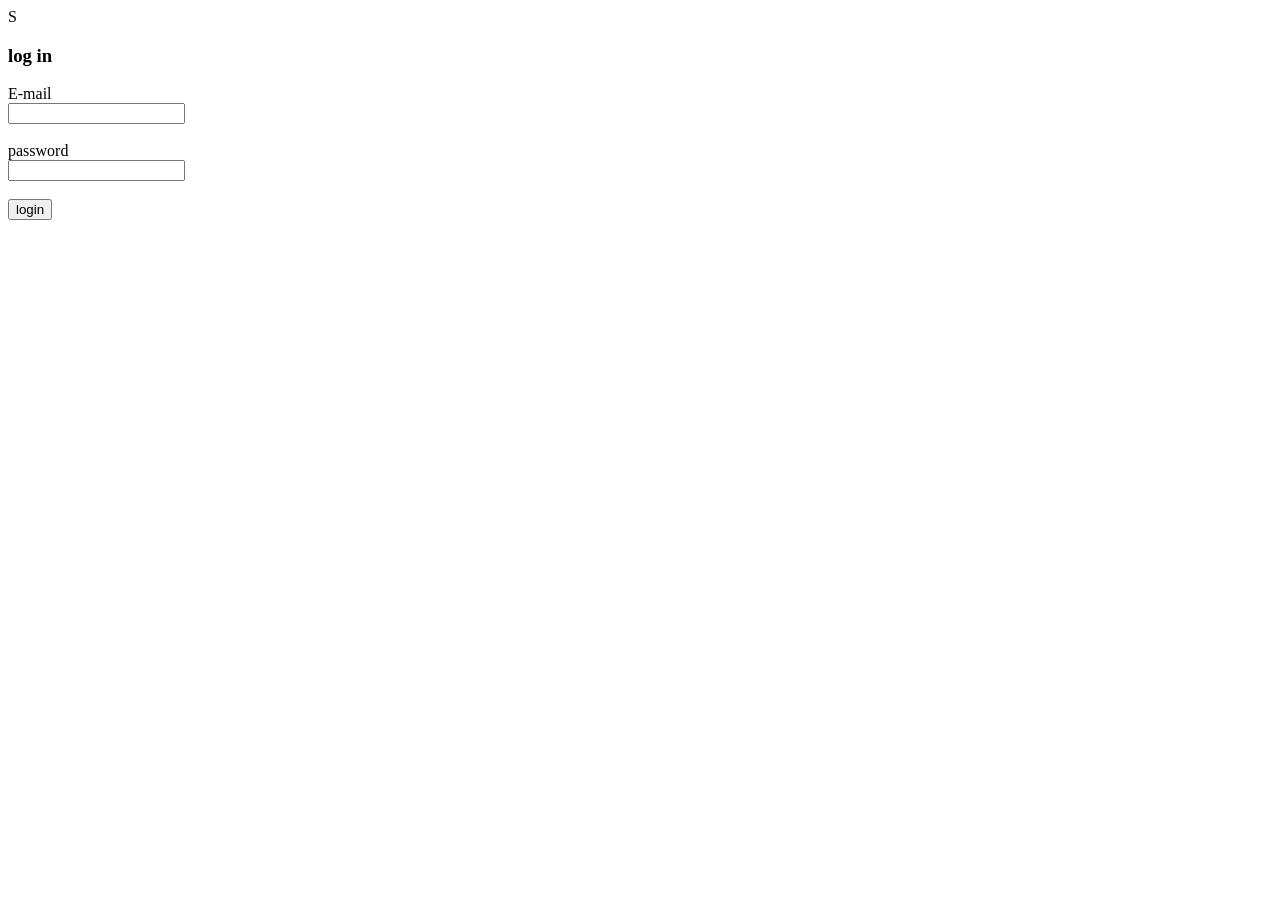
==== src/signin.html @ 2dc0cbb9 "Add feature: Sing up form" ====
<!DOCTYPE html>
<html lang="en">
<head>
    <meta charset="UTF-8">
    <meta name="viewport" content="width=device-width, initial-scale=1.0">
    <title>Document</title>
</head>
<body>S
    <h3>log in</h3>
    <form name="login-form" action="signin.php" method="post">
        <label>E-mail </label><br>
        <input type="text" required><br><br>
        <label>password</label><br>
        <input type="text" required><br><br>
        <button>login</button>
    </form>
    
</body>
</html>
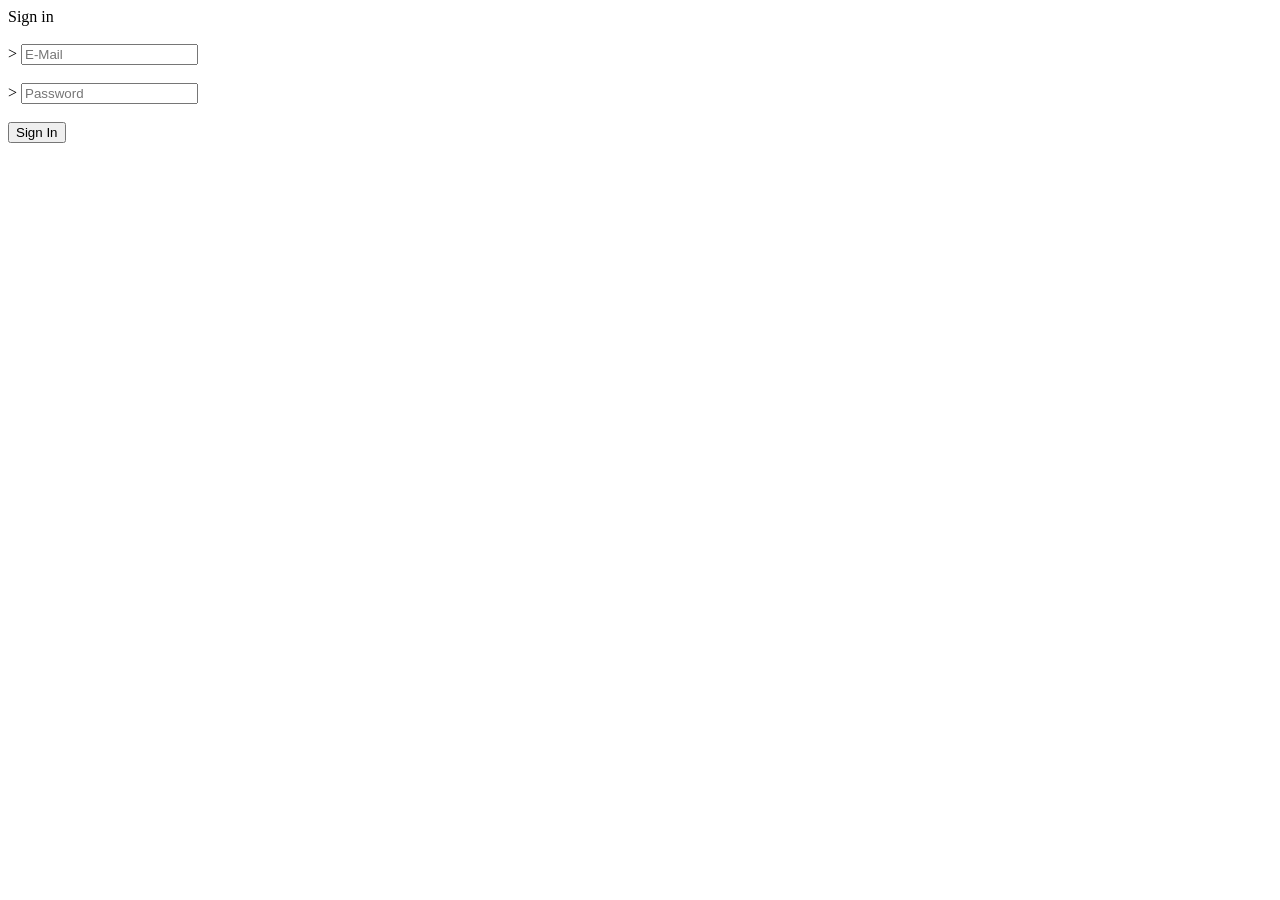
==== commit b79e4e9e: "Feature: API signup.php" ====
--- a/src/signin.html
+++ b/src/signin.html
@@ -3,17 +3,16 @@
 <head>
     <meta charset="UTF-8">
     <meta name="viewport" content="width=device-width, initial-scale=1.0">
-    <title>Document</title>
+    <title>Main Store - Sign in</title>
 </head>
-<body>S
-    <h3>log in</h3>
-    <form name="login-form" action="signin.php" method="post">
-        <label>E-mail </label><br>
-        <input type="text" required><br><br>
-        <label>password</label><br>
-        <input type="text" required><br><br>
-        <button>login</button>
+<body>    
+     <label>Sign in</label><br><br> 
+     <form action="signin.php" method="post">
+        <!-- <label>E-Mail:</label><br> -->>
+        <input type="email" placeholder="E-Mail" required><br><br>
+        <!-- <label>Password:</label><br> -->>
+        <input type="password" placeholder="Password" required><br><br>
+        <button>Sign In</button>
     </form>
-    
 </body>
 </html>
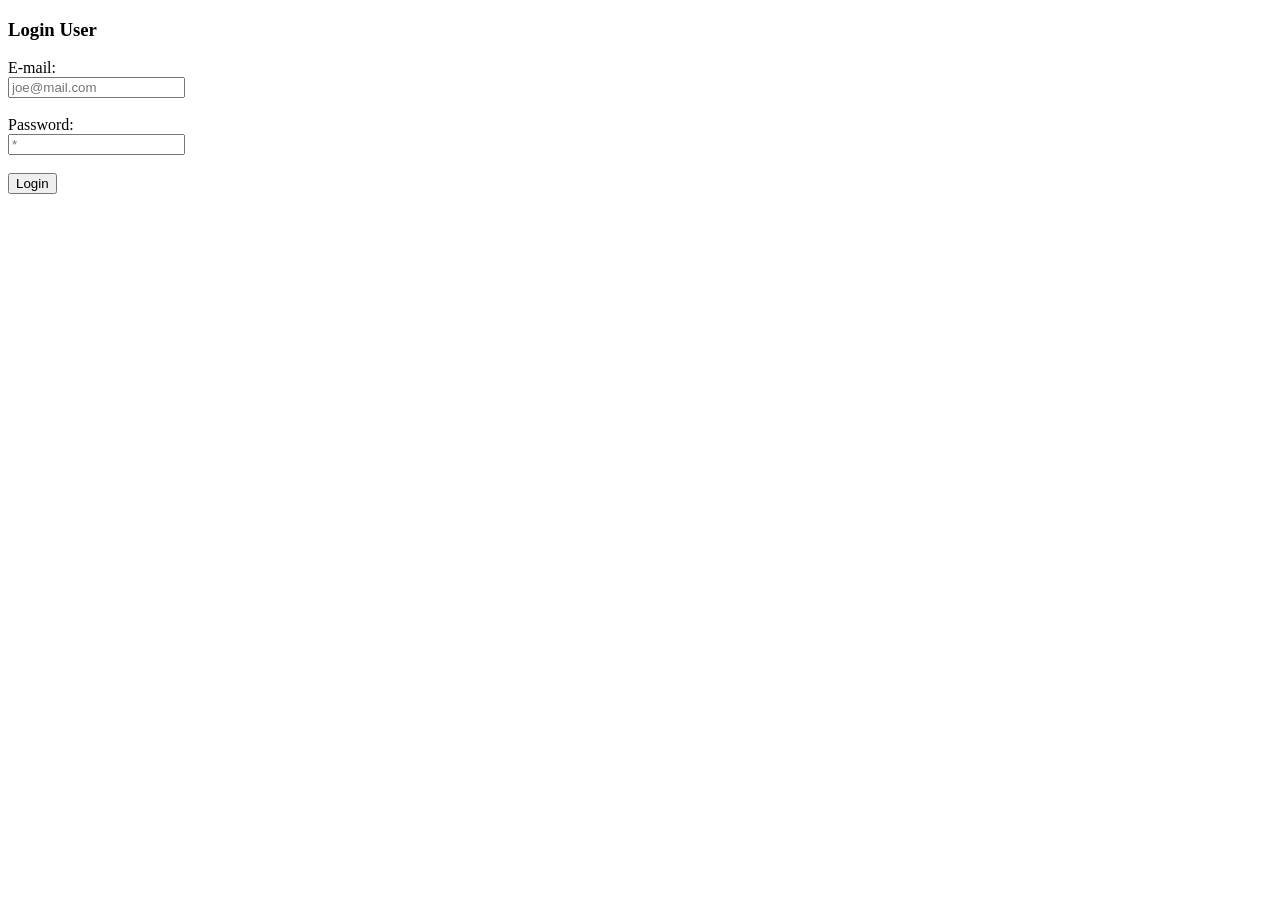
==== commit 6819c19d: "módulo de autenticación" ====
--- a/src/signin.html
+++ b/src/signin.html
@@ -1,18 +1,29 @@
 <!DOCTYPE html>
+
 <html lang="en">
+
 <head>
-    <meta charset="UTF-8">
-    <meta name="viewport" content="width=device-width, initial-scale=1.0">
-    <title>Main Store - Sign in</title>
+
+<meta charset="UTF-8">
+
+<meta name="viewport" content="width=device-width, initial-scale=1.0">
+
+<title>Document</title>
+
 </head>
-<body>    
-     <label>Sign in</label><br><br> 
-     <form action="signin.php" method="post">
-        <!-- <label>E-Mail:</label><br> -->>
-        <input type="email" placeholder="E-Mail" required><br><br>
-        <!-- <label>Password:</label><br> -->>
-        <input type="password" placeholder="Password" required><br><br>
-        <button>Sign In</button>
+
+<body>
+
+ <h3>Login User</h3>
+
+    <form name="login-form" action="signin.php" method="post">   
+        <label>E-mail:</label><br>
+        <input type="email" name="email" placeholder="joe@mail.com" required><br><br>
+
+        <label>Password:</label><br>
+        <input type="password" name="pswd" placeholder="*" required><br><br>
+
+        <button >Login</button>
     </form>
 </body>
 </html>
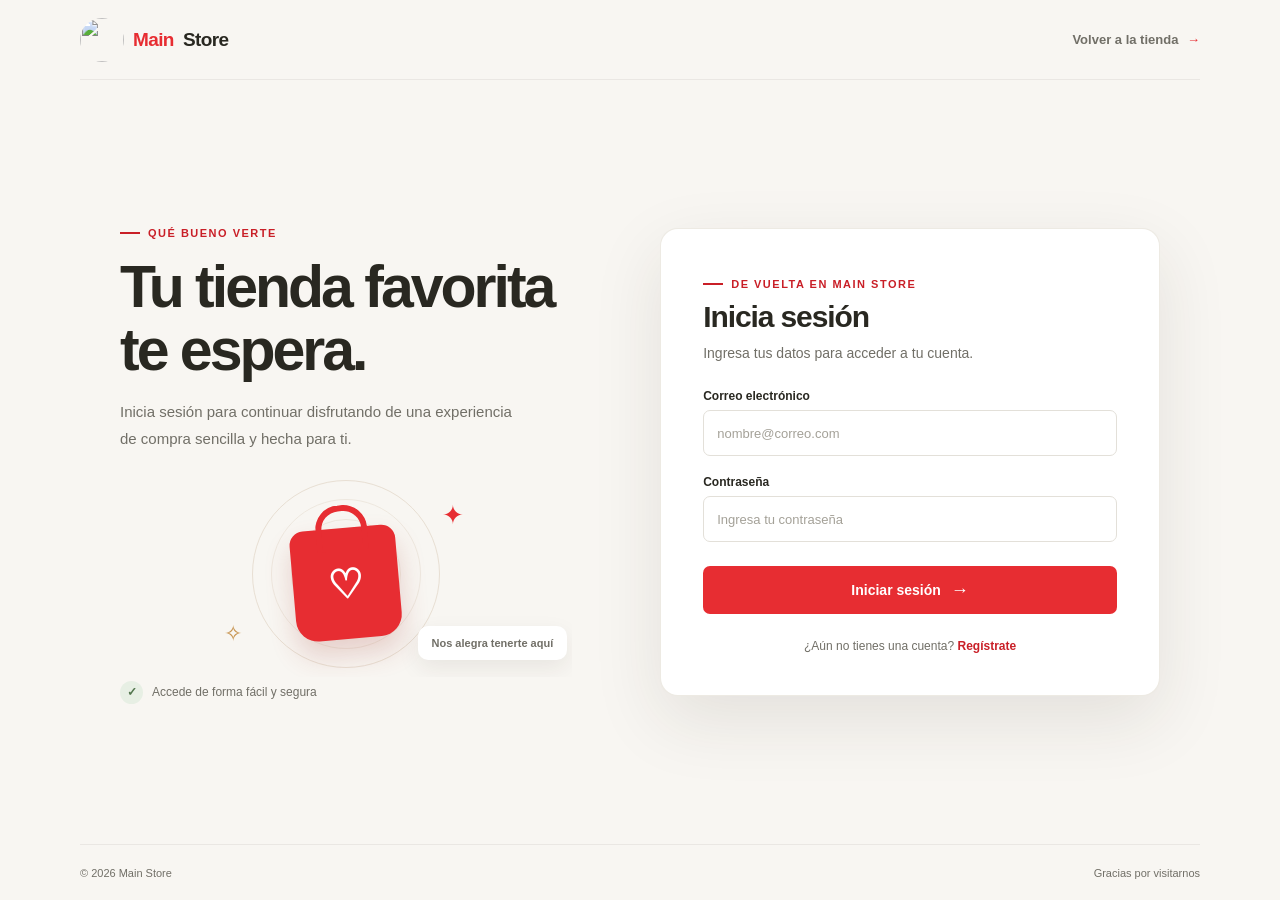
==== commit c7d049ae: "Landing page creation, defining user and administrator roles" ====
--- a/src/signin.html
+++ b/src/signin.html
@@ -1,29 +1,64 @@
 <!DOCTYPE html>
+<html lang="es">
+<head>
+    <meta charset="UTF-8">
+    <meta name="viewport" content="width=device-width, initial-scale=1.0">
+    <meta name="theme-color" content="#f8f6f2">
+    <title>Iniciar sesión | Main Store</title>
+    <link rel="icon" type="image/jpeg" href="icons/main-store.jpg">
+    <link rel="stylesheet" href="auth.css">
+</head>
+<body>
+    <header class="auth-header">
+        <a class="brand" href="../index.html" aria-label="Main Store, inicio">
+            <img src="icons/main-store.jpg" alt="">
+            <span>Main</span> Store
+        </a>
+        <a class="back-link" href="../index.html">Volver a la tienda <span aria-hidden="true">→</span></a>
+    </header>
 
-<html lang="en">
+    <main class="auth-layout signin-layout">
+        <section class="welcome-panel">
+            <p class="eyebrow">Qué bueno verte</p>
+            <h1>Tu tienda favorita te espera.</h1>
+            <p class="welcome-copy">
+                Inicia sesión para continuar disfrutando de una experiencia
+                de compra sencilla y hecha para ti.
+            </p>
+            <div class="welcome-art" aria-hidden="true">
+                <div class="art-circle"></div>
+                <div class="art-bag"><span>♡</span></div>
+                <span class="sparkle sparkle-one">✦</span>
+                <span class="sparkle sparkle-two">✧</span>
+                <span class="art-caption">Nos alegra tenerte aquí</span>
+            </div>
+            <p class="panel-footnote"><span aria-hidden="true">✓</span> Accede de forma fácil y segura</p>
+        </section>
 
-<head>
+        <section class="form-card signin-card" aria-labelledby="form-title">
+            <p class="eyebrow">De vuelta en Main Store</p>
+            <h2 id="form-title">Inicia sesión</h2>
+            <p class="form-intro">Ingresa tus datos para acceder a tu cuenta.</p>
 
-<meta charset="UTF-8">
+            <form name="login-form" action="signin.php" method="post">
+                <div class="form-field">
+                    <label for="email">Correo electrónico</label>
+                    <input id="email" type="email" name="email" placeholder="nombre@correo.com" autocomplete="email" required>
+                </div>
+                <div class="form-field">
+                    <label for="pswd">Contraseña</label>
+                    <input id="pswd" type="password" name="pswd" placeholder="Ingresa tu contraseña" autocomplete="current-password" required>
+                </div>
+                <button class="submit-button" type="submit">Iniciar sesión <span aria-hidden="true">→</span></button>
+            </form>
 
-<meta name="viewport" content="width=device-width, initial-scale=1.0">
+            <p class="form-switch">¿Aún no tienes una cuenta? <a href="signup.html">Regístrate</a></p>
+        </section>
+    </main>
 
-<title>Document</title>
-
-</head>
-
-<body>
-
- <h3>Login User</h3>
-
-    <form name="login-form" action="signin.php" method="post">   
-        <label>E-mail:</label><br>
-        <input type="email" name="email" placeholder="joe@mail.com" required><br><br>
-
-        <label>Password:</label><br>
-        <input type="password" name="pswd" placeholder="*" required><br><br>
-
-        <button >Login</button>
-    </form>
+    <footer class="auth-footer">
+        <span>© 2026 Main Store</span>
+        <span>Gracias por visitarnos</span>
+    </footer>
 </body>
-</html>+</html>
--- a/src/auth.css
+++ b/src/auth.css
@@ -0,0 +1,485 @@
+:root {
+    color-scheme: light;
+    --ink: #292821;
+    --muted: #716f67;
+    --red: #e72d32;
+    --red-dark: #c91f27;
+    --cream: #f8f6f2;
+    --white: #fff;
+    --line: #e9e5dd;
+    --shadow: 0 24px 70px rgba(48, 40, 30, .1);
+}
+
+* {
+    box-sizing: border-box;
+}
+
+body {
+    min-width: 320px;
+    min-height: 100vh;
+    margin: 0;
+    background: var(--cream);
+    color: var(--ink);
+    font-family: "Segoe UI", Arial, sans-serif;
+    -webkit-font-smoothing: antialiased;
+}
+
+a {
+    color: inherit;
+    text-decoration: none;
+}
+
+.auth-header,
+.auth-footer {
+    display: flex;
+    width: min(1120px, calc(100% - 48px));
+    align-items: center;
+    justify-content: space-between;
+    margin: 0 auto;
+}
+
+.auth-header {
+    min-height: 80px;
+    border-bottom: 1px solid rgba(41, 40, 33, .07);
+}
+
+.brand {
+    display: inline-flex;
+    align-items: center;
+    gap: 9px;
+    font-size: 19px;
+    font-weight: 800;
+    letter-spacing: -.6px;
+}
+
+.brand img {
+    width: 44px;
+    height: 44px;
+    border-radius: 50%;
+    object-fit: cover;
+}
+
+.brand span {
+    color: var(--red);
+}
+
+.back-link {
+    color: var(--muted);
+    font-size: 13px;
+    font-weight: 700;
+    transition: color .2s ease;
+}
+
+.back-link:hover,
+.form-switch a:hover {
+    color: var(--red-dark);
+}
+
+.back-link span {
+    margin-left: 5px;
+    color: var(--red);
+}
+
+.auth-layout {
+    display: grid;
+    width: min(1040px, calc(100% - 48px));
+    min-height: calc(100vh - 136px);
+    grid-template-columns: minmax(0, .9fr) minmax(0, 1.1fr);
+    align-items: center;
+    gap: clamp(36px, 7vw, 88px);
+    margin: 0 auto;
+    padding: 38px 0;
+}
+
+.welcome-panel {
+    position: relative;
+    min-height: 490px;
+    padding: 30px 0;
+}
+
+.eyebrow {
+    display: inline-flex;
+    align-items: center;
+    gap: 8px;
+    margin: 0 0 17px;
+    color: var(--red-dark);
+    font-size: 11px;
+    font-weight: 800;
+    letter-spacing: 1.5px;
+    text-transform: uppercase;
+}
+
+.eyebrow::before {
+    width: 20px;
+    height: 2px;
+    background: currentColor;
+    content: "";
+}
+
+.welcome-panel h1 {
+    max-width: 440px;
+    margin: 0;
+    font-size: clamp(40px, 5vw, 59px);
+    font-weight: 800;
+    letter-spacing: -3px;
+    line-height: 1.06;
+}
+
+.welcome-copy {
+    max-width: 400px;
+    margin: 18px 0 0;
+    color: var(--muted);
+    font-size: 15px;
+    line-height: 1.75;
+}
+
+.welcome-art {
+    position: relative;
+    display: grid;
+    min-height: 205px;
+    place-items: center;
+    margin-top: 20px;
+    overflow: hidden;
+}
+
+.art-circle {
+    position: absolute;
+    width: 188px;
+    height: 188px;
+    border: 1px solid #e8dfd3;
+    border-radius: 50%;
+}
+
+.art-circle::before,
+.art-circle::after {
+    position: absolute;
+    border: 1px solid #eee8df;
+    border-radius: 50%;
+    content: "";
+    inset: 18px;
+}
+
+.art-circle::after {
+    inset: 38px;
+}
+
+.art-bag {
+    position: relative;
+    display: grid;
+    width: 106px;
+    height: 111px;
+    margin-top: 18px;
+    place-items: center;
+    border-radius: 14px 14px 22px 22px;
+    background: var(--red);
+    box-shadow: 0 15px 28px rgba(160, 49, 39, .2);
+    color: var(--white);
+    font-size: 40px;
+    font-weight: 700;
+    transform: rotate(-5deg);
+}
+
+.art-bag::before {
+    position: absolute;
+    top: -23px;
+    width: 40px;
+    height: 40px;
+    border: 6px solid var(--red);
+    border-bottom: 0;
+    border-radius: 24px 24px 0 0;
+    content: "";
+}
+
+.sparkle {
+    position: absolute;
+    color: var(--red);
+    font-size: 26px;
+}
+
+.sparkle-one {
+    top: 28px;
+    right: 24%;
+}
+
+.sparkle-two {
+    bottom: 30px;
+    left: 23%;
+    color: #c79450;
+    font-size: 22px;
+}
+
+.art-caption {
+    position: absolute;
+    right: 5px;
+    bottom: 17px;
+    padding: 10px 13px;
+    border: 1px solid rgba(255, 255, 255, .9);
+    border-radius: 10px;
+    background: var(--white);
+    box-shadow: 0 8px 22px rgba(48, 40, 30, .08);
+    color: var(--muted);
+    font-size: 11px;
+    font-weight: 700;
+}
+
+.panel-footnote {
+    display: flex;
+    align-items: center;
+    gap: 9px;
+    margin: 4px 0 0;
+    color: var(--muted);
+    font-size: 12px;
+}
+
+.panel-footnote span {
+    display: grid;
+    width: 23px;
+    height: 23px;
+    place-items: center;
+    border-radius: 50%;
+    background: #e7efe4;
+    color: #52754d;
+    font-weight: 800;
+}
+
+.form-card {
+    width: 100%;
+    padding: clamp(26px, 4vw, 42px);
+    border: 1px solid rgba(233, 229, 221, .8);
+    border-radius: 18px;
+    background: var(--white);
+    box-shadow: var(--shadow);
+}
+
+.form-card .eyebrow {
+    margin-bottom: 10px;
+}
+
+.form-card h2 {
+    margin: 0;
+    font-size: 30px;
+    font-weight: 800;
+    letter-spacing: -1.1px;
+}
+
+.form-intro {
+    margin: 8px 0 25px;
+    color: var(--muted);
+    font-size: 14px;
+    line-height: 1.6;
+}
+
+.field-grid {
+    display: grid;
+    grid-template-columns: repeat(2, minmax(0, 1fr));
+    gap: 17px 14px;
+}
+
+.form-field {
+    min-width: 0;
+}
+
+.field-full {
+    grid-column: 1 / -1;
+}
+
+.form-field label {
+    display: block;
+    margin-bottom: 7px;
+    font-size: 12px;
+    font-weight: 700;
+}
+
+.form-field input {
+    display: block;
+    width: 100%;
+    height: 46px;
+    padding: 0 13px;
+    border: 1px solid #e3e0d9;
+    border-radius: 7px;
+    outline: none;
+    background: #fff;
+    color: var(--ink);
+    font: inherit;
+    font-size: 13px;
+    transition: border-color .2s ease, box-shadow .2s ease;
+}
+
+.form-field input::placeholder {
+    color: #a4a198;
+}
+
+.form-field input:focus {
+    border-color: var(--red);
+    box-shadow: 0 0 0 3px rgba(231, 45, 50, .1);
+}
+
+.submit-button {
+    display: flex;
+    width: 100%;
+    min-height: 48px;
+    align-items: center;
+    justify-content: center;
+    gap: 10px;
+    margin-top: 23px;
+    border: 0;
+    border-radius: 7px;
+    background: var(--red);
+    color: var(--white);
+    cursor: pointer;
+    font: inherit;
+    font-size: 14px;
+    font-weight: 700;
+    transition: background .2s ease, transform .2s ease, box-shadow .2s ease;
+}
+
+.submit-button:hover {
+    transform: translateY(-1px);
+    background: var(--red-dark);
+    box-shadow: 0 8px 18px rgba(201, 31, 39, .18);
+}
+
+.submit-button span {
+    font-size: 18px;
+    font-weight: 400;
+}
+
+.form-switch {
+    margin: 21px 0 0;
+    color: var(--muted);
+    font-size: 12px;
+    text-align: center;
+}
+
+.form-switch a {
+    color: var(--red-dark);
+    font-weight: 700;
+    transition: color .2s ease;
+}
+
+.signin-layout {
+    grid-template-columns: minmax(0, .95fr) minmax(0, 1.05fr);
+}
+
+.signin-card form {
+    display: grid;
+    gap: 19px;
+}
+
+.signin-card .submit-button {
+    margin-top: 5px;
+}
+
+.signin-card .form-switch {
+    margin-top: 25px;
+}
+
+.auth-footer {
+    min-height: 56px;
+    border-top: 1px solid rgba(41, 40, 33, .07);
+    color: var(--muted);
+    font-size: 11px;
+}
+
+@media (max-width: 820px) {
+    .auth-layout {
+        width: min(600px, calc(100% - 40px));
+        min-height: auto;
+        grid-template-columns: 1fr;
+        gap: 22px;
+        padding: 32px 0 40px;
+    }
+
+    .welcome-panel {
+        min-height: 0;
+        padding: 10px 0 0;
+    }
+
+    .welcome-panel h1 {
+        max-width: 600px;
+        font-size: clamp(37px, 8vw, 51px);
+    }
+
+    .welcome-copy {
+        max-width: 560px;
+        margin-top: 12px;
+    }
+
+    .welcome-art {
+        display: none;
+    }
+
+    .panel-footnote {
+        margin-top: 16px;
+    }
+}
+
+@media (max-width: 520px) {
+    .auth-header,
+    .auth-footer {
+        width: calc(100% - 32px);
+    }
+
+    .auth-header {
+        min-height: 68px;
+    }
+
+    .brand {
+        gap: 7px;
+        font-size: 16px;
+    }
+
+    .brand img {
+        width: 39px;
+        height: 39px;
+    }
+
+    .back-link {
+        font-size: 11px;
+    }
+
+    .auth-layout {
+        width: calc(100% - 32px);
+        gap: 19px;
+        padding-top: 27px;
+    }
+
+    .welcome-panel h1 {
+        font-size: 39px;
+        letter-spacing: -2px;
+    }
+
+    .welcome-copy {
+        font-size: 13px;
+    }
+
+    .form-card {
+        padding: 24px 20px;
+        border-radius: 14px;
+    }
+
+    .form-card h2 {
+        font-size: 27px;
+    }
+
+    .field-grid {
+        grid-template-columns: 1fr;
+        gap: 15px;
+    }
+
+    .field-full {
+        grid-column: auto;
+    }
+
+    .auth-footer {
+        min-height: 50px;
+    }
+}
+
+@media (prefers-reduced-motion: reduce) {
+    *,
+    *::before,
+    *::after {
+        transition-duration: .01ms !important;
+    }
+}
